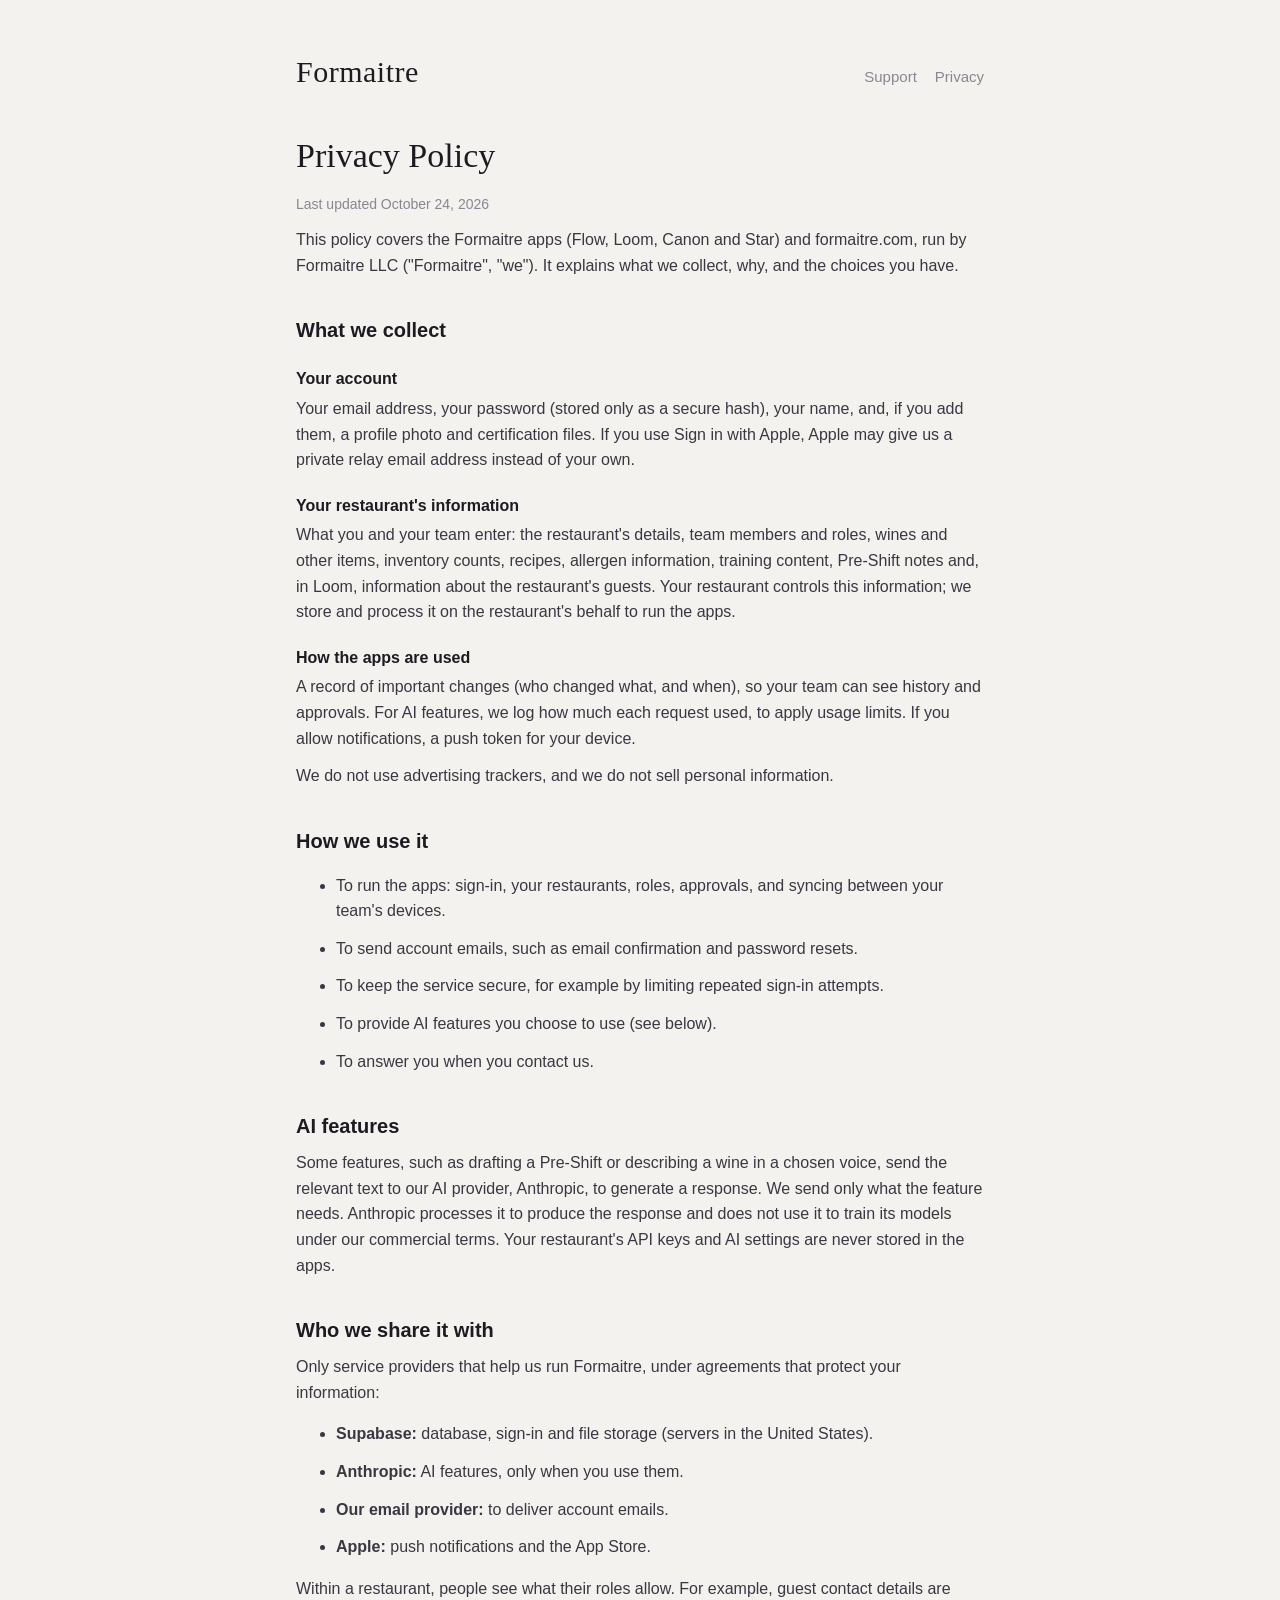
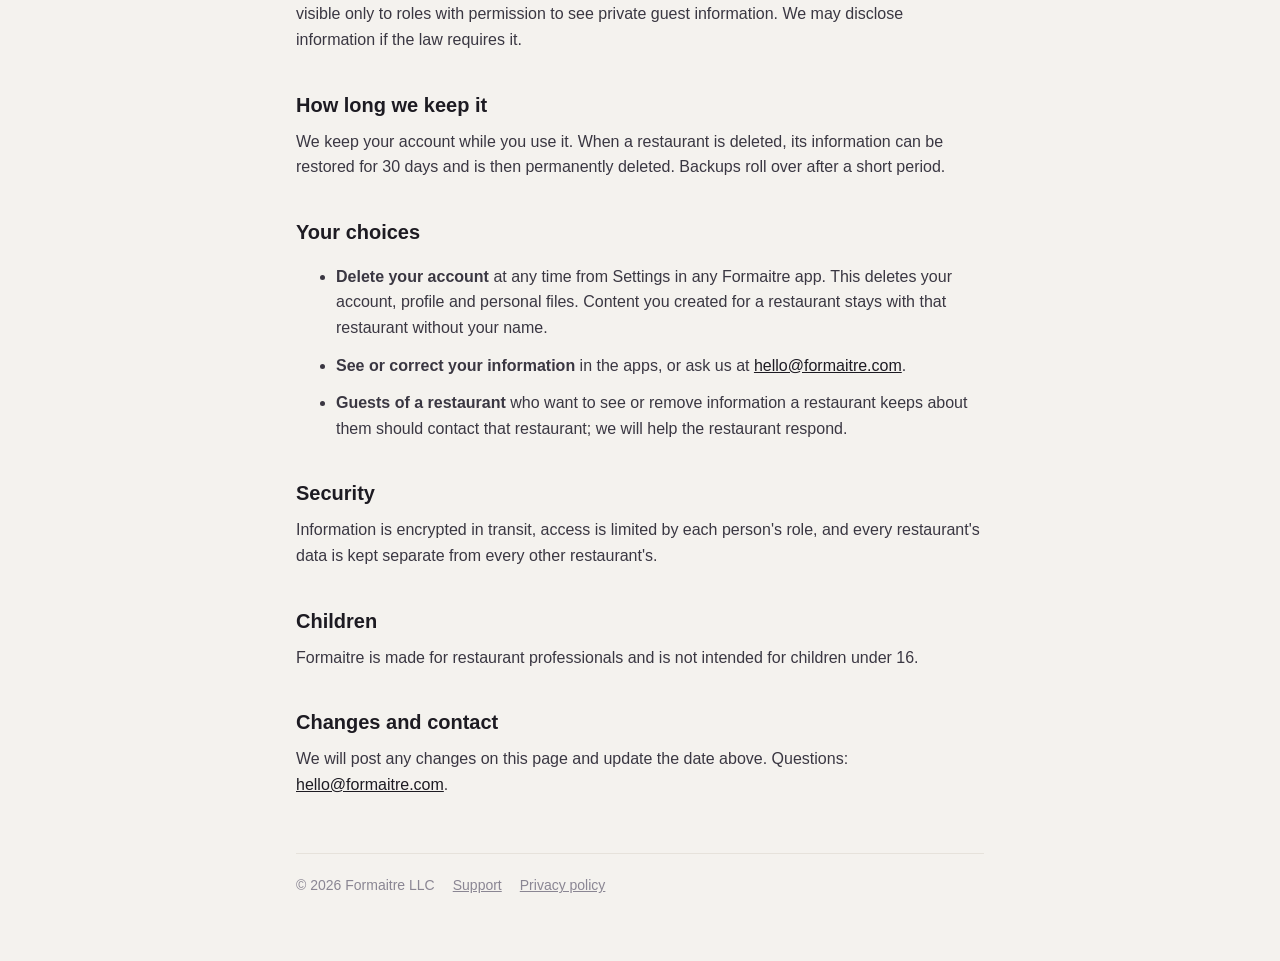
==== privacy/index.html @ e459c699 "Add the Formaitre website Home, privacy policy, support, and the email confirmation and password-res" ====
<!doctype html>
<html lang="en">
<head>
<meta charset="utf-8">
<meta name="viewport" content="width=device-width, initial-scale=1">
<title>Privacy Policy · Formaitre</title>
<link rel="stylesheet" href="/style.css">
</head>
<body>
<div class="wrap">
  <header>
    <a class="wordmark" href="/">Formaitre</a>
    <nav><a href="/support/">Support</a><a href="/privacy/">Privacy</a></nav>
  </header>

  <h1>Privacy Policy</h1>
  <p class="muted">Last updated October 24, 2026</p>

  <p>This policy covers the Formaitre apps (Flow, Loom, Canon and Star) and formaitre.com, run by Formaitre LLC ("Formaitre", "we"). It explains what we collect, why, and the choices you have.</p>

  <h2>What we collect</h2>
  <h3>Your account</h3>
  <p>Your email address, your password (stored only as a secure hash), your name, and, if you add them, a profile photo and certification files. If you use Sign in with Apple, Apple may give us a private relay email address instead of your own.</p>
  <h3>Your restaurant's information</h3>
  <p>What you and your team enter: the restaurant's details, team members and roles, wines and other items, inventory counts, recipes, allergen information, training content, Pre-Shift notes and, in Loom, information about the restaurant's guests. Your restaurant controls this information; we store and process it on the restaurant's behalf to run the apps.</p>
  <h3>How the apps are used</h3>
  <p>A record of important changes (who changed what, and when), so your team can see history and approvals. For AI features, we log how much each request used, to apply usage limits. If you allow notifications, a push token for your device.</p>
  <p>We do not use advertising trackers, and we do not sell personal information.</p>

  <h2>How we use it</h2>
  <ul>
    <li>To run the apps: sign-in, your restaurants, roles, approvals, and syncing between your team's devices.</li>
    <li>To send account emails, such as email confirmation and password resets.</li>
    <li>To keep the service secure, for example by limiting repeated sign-in attempts.</li>
    <li>To provide AI features you choose to use (see below).</li>
    <li>To answer you when you contact us.</li>
  </ul>

  <h2>AI features</h2>
  <p>Some features, such as drafting a Pre-Shift or describing a wine in a chosen voice, send the relevant text to our AI provider, Anthropic, to generate a response. We send only what the feature needs. Anthropic processes it to produce the response and does not use it to train its models under our commercial terms. Your restaurant's API keys and AI settings are never stored in the apps.</p>

  <h2>Who we share it with</h2>
  <p>Only service providers that help us run Formaitre, under agreements that protect your information:</p>
  <ul>
    <li><strong>Supabase:</strong> database, sign-in and file storage (servers in the United States).</li>
    <li><strong>Anthropic:</strong> AI features, only when you use them.</li>
    <li><strong>Our email provider:</strong> to deliver account emails.</li>
    <li><strong>Apple:</strong> push notifications and the App Store.</li>
  </ul>
  <p>Within a restaurant, people see what their roles allow. For example, guest contact details are visible only to roles with permission to see private guest information. We may disclose information if the law requires it.</p>

  <h2>How long we keep it</h2>
  <p>We keep your account while you use it. When a restaurant is deleted, its information can be restored for 30 days and is then permanently deleted. Backups roll over after a short period.</p>

  <h2>Your choices</h2>
  <ul>
    <li><strong>Delete your account</strong> at any time from Settings in any Formaitre app. This deletes your account, profile and personal files. Content you created for a restaurant stays with that restaurant without your name.</li>
    <li><strong>See or correct your information</strong> in the apps, or ask us at <a href="mailto:hello@formaitre.com">hello@formaitre.com</a>.</li>
    <li><strong>Guests of a restaurant</strong> who want to see or remove information a restaurant keeps about them should contact that restaurant; we will help the restaurant respond.</li>
  </ul>

  <h2>Security</h2>
  <p>Information is encrypted in transit, access is limited by each person's role, and every restaurant's data is kept separate from every other restaurant's.</p>

  <h2>Children</h2>
  <p>Formaitre is made for restaurant professionals and is not intended for children under 16.</p>

  <h2>Changes and contact</h2>
  <p>We will post any changes on this page and update the date above. Questions: <a href="mailto:hello@formaitre.com">hello@formaitre.com</a>.</p>

  <footer>
    <span>© 2026 Formaitre LLC</span>
    <a href="/support/">Support</a>
    <a href="/privacy/">Privacy policy</a>
  </footer>
</div>
</body>
</html>
---- style.css ----
:root {
  --bg: #f4f2ee;
  --card: #ffffff;
  --ink: #1d1b22;
  --text: #3a3742;
  --muted: #8a8693;
  --line: #e6e2db;
  --accent: #1d1b22;
  --ok: #2f9e5b;
  --error: #c2332c;
}

* { box-sizing: border-box; }

html, body {
  margin: 0;
  background: var(--bg);
  color: var(--text);
  font-family: -apple-system, BlinkMacSystemFont, "Segoe UI", Helvetica, Arial, sans-serif;
  font-size: 16px;
  line-height: 1.6;
  -webkit-text-size-adjust: 100%;
}

a { color: var(--ink); }

.wrap { max-width: 720px; margin: 0 auto; padding: 48px 16px 64px; }
.wrap.narrow { max-width: 440px; }

.wordmark {
  font-family: Georgia, "Times New Roman", serif;
  font-size: 30px;
  letter-spacing: 0.5px;
  color: var(--ink);
  text-decoration: none;
}

header { display: flex; align-items: baseline; justify-content: space-between; gap: 16px; margin-bottom: 40px; }
header nav { display: flex; gap: 18px; font-size: 15px; }
header nav a { color: var(--muted); text-decoration: none; }
header nav a:hover { color: var(--ink); }

h1 { font-family: Georgia, "Times New Roman", serif; font-weight: normal; color: var(--ink); font-size: 34px; line-height: 1.2; margin: 0 0 16px; }
h2 { color: var(--ink); font-size: 20px; margin: 36px 0 8px; }
h3 { color: var(--ink); font-size: 16px; margin: 20px 0 4px; }
p, li { margin: 0 0 12px; }
.lead { font-size: 19px; color: var(--text); }
.muted { color: var(--muted); font-size: 14px; }

.apps { display: grid; grid-template-columns: repeat(auto-fit, minmax(150px, 1fr)); gap: 12px; margin: 28px 0; }
.app { background: var(--card); border-radius: 16px; padding: 18px; }
.app strong { display: block; color: var(--ink); font-size: 17px; margin-bottom: 4px; }
.app span { font-size: 14px; color: var(--muted); line-height: 1.45; display: block; }

.card { background: var(--card); border-radius: 16px; padding: 32px; text-align: center; }
.card .wordmark { display: inline-block; margin-bottom: 16px; }
.card p { color: var(--text); }

.button {
  display: inline-block;
  padding: 14px 28px;
  border: 0;
  border-radius: 12px;
  background: var(--accent);
  color: #fff;
  font: 600 16px/20px -apple-system, BlinkMacSystemFont, "Segoe UI", Helvetica, Arial, sans-serif;
  text-decoration: none;
  cursor: pointer;
}
.button:disabled { opacity: 0.5; cursor: default; }

form { text-align: left; margin-top: 20px; }
label { display: block; font-size: 14px; color: var(--muted); margin: 14px 0 6px; }
input {
  width: 100%;
  padding: 12px 14px;
  border: 1px solid var(--line);
  border-radius: 10px;
  font: 16px -apple-system, BlinkMacSystemFont, "Segoe UI", Helvetica, Arial, sans-serif;
  color: var(--ink);
  background: #fff;
}
form .button { width: 100%; margin-top: 20px; }

.status-ok { color: var(--ok); }
.status-error { color: var(--error); }
.hidden { display: none; }

footer { margin-top: 56px; padding-top: 20px; border-top: 1px solid var(--line); font-size: 14px; color: var(--muted); display: flex; flex-wrap: wrap; gap: 18px; }
footer a { color: var(--muted); }
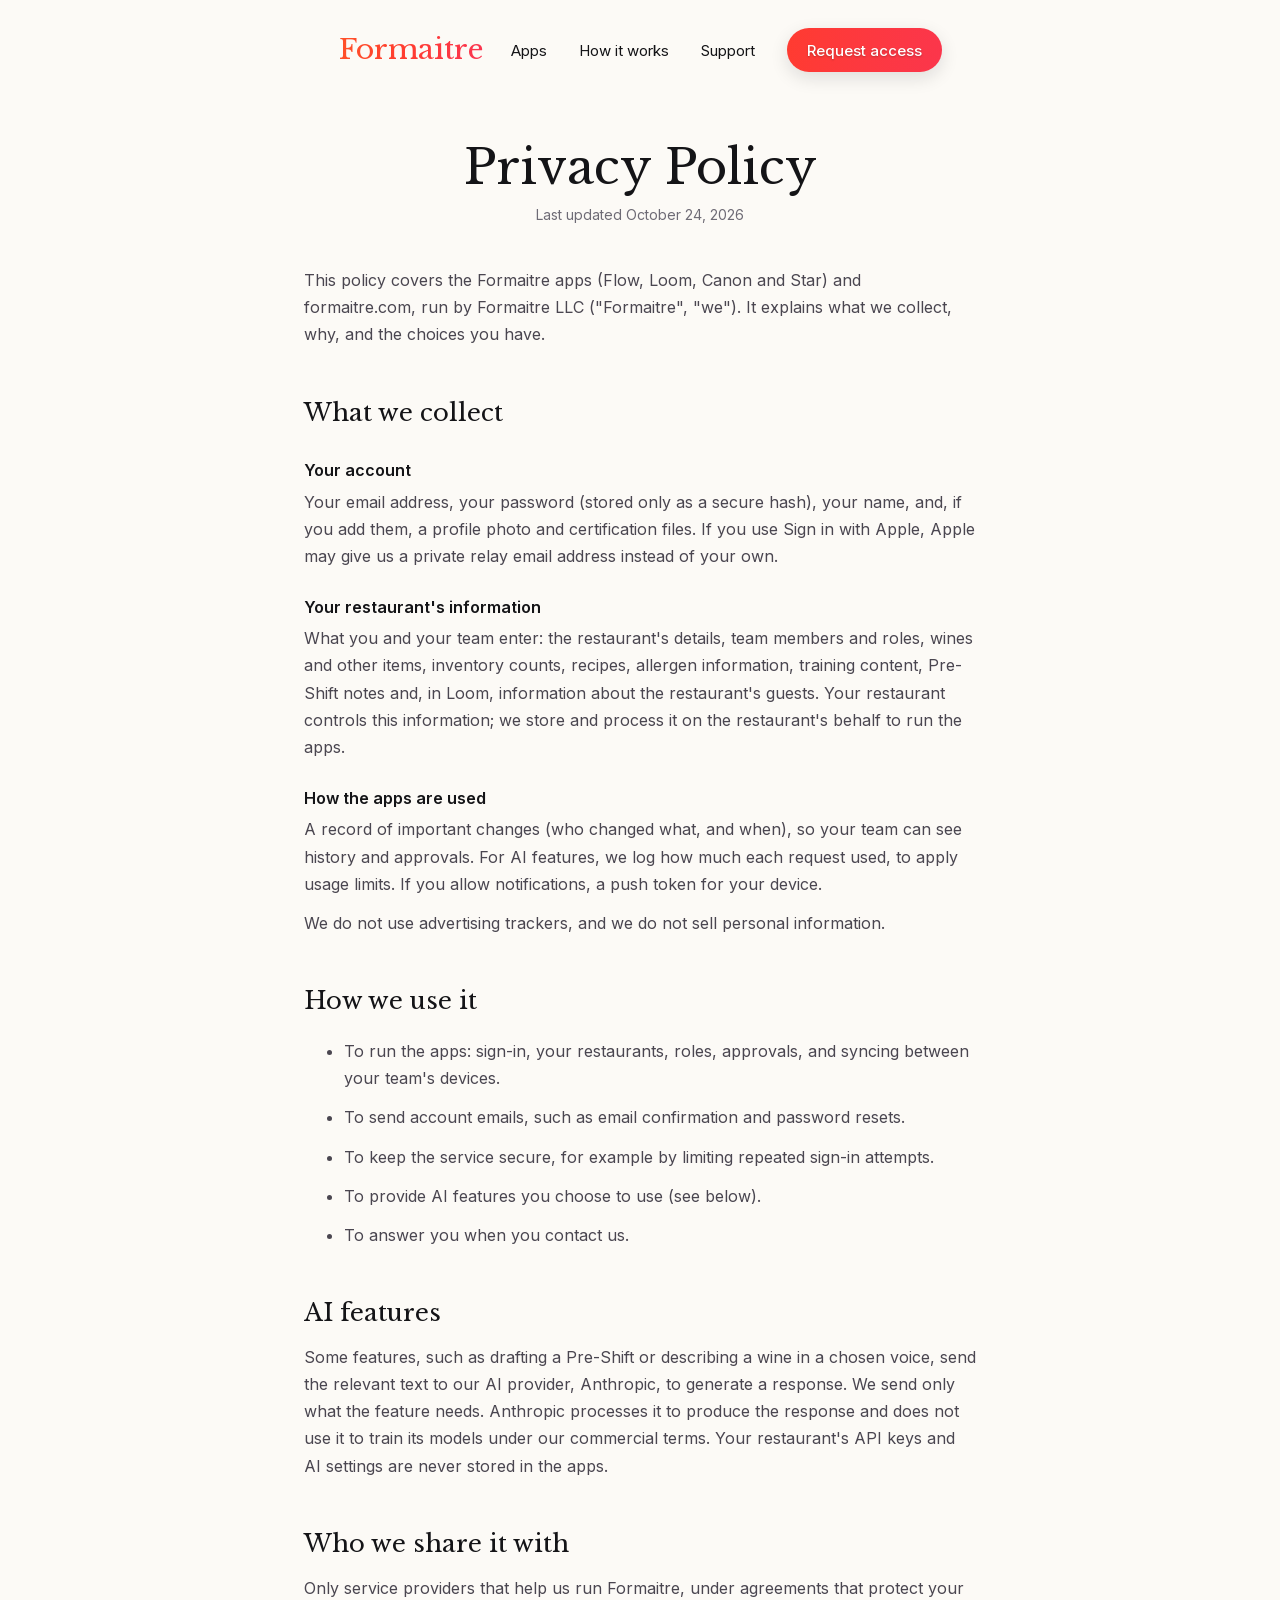
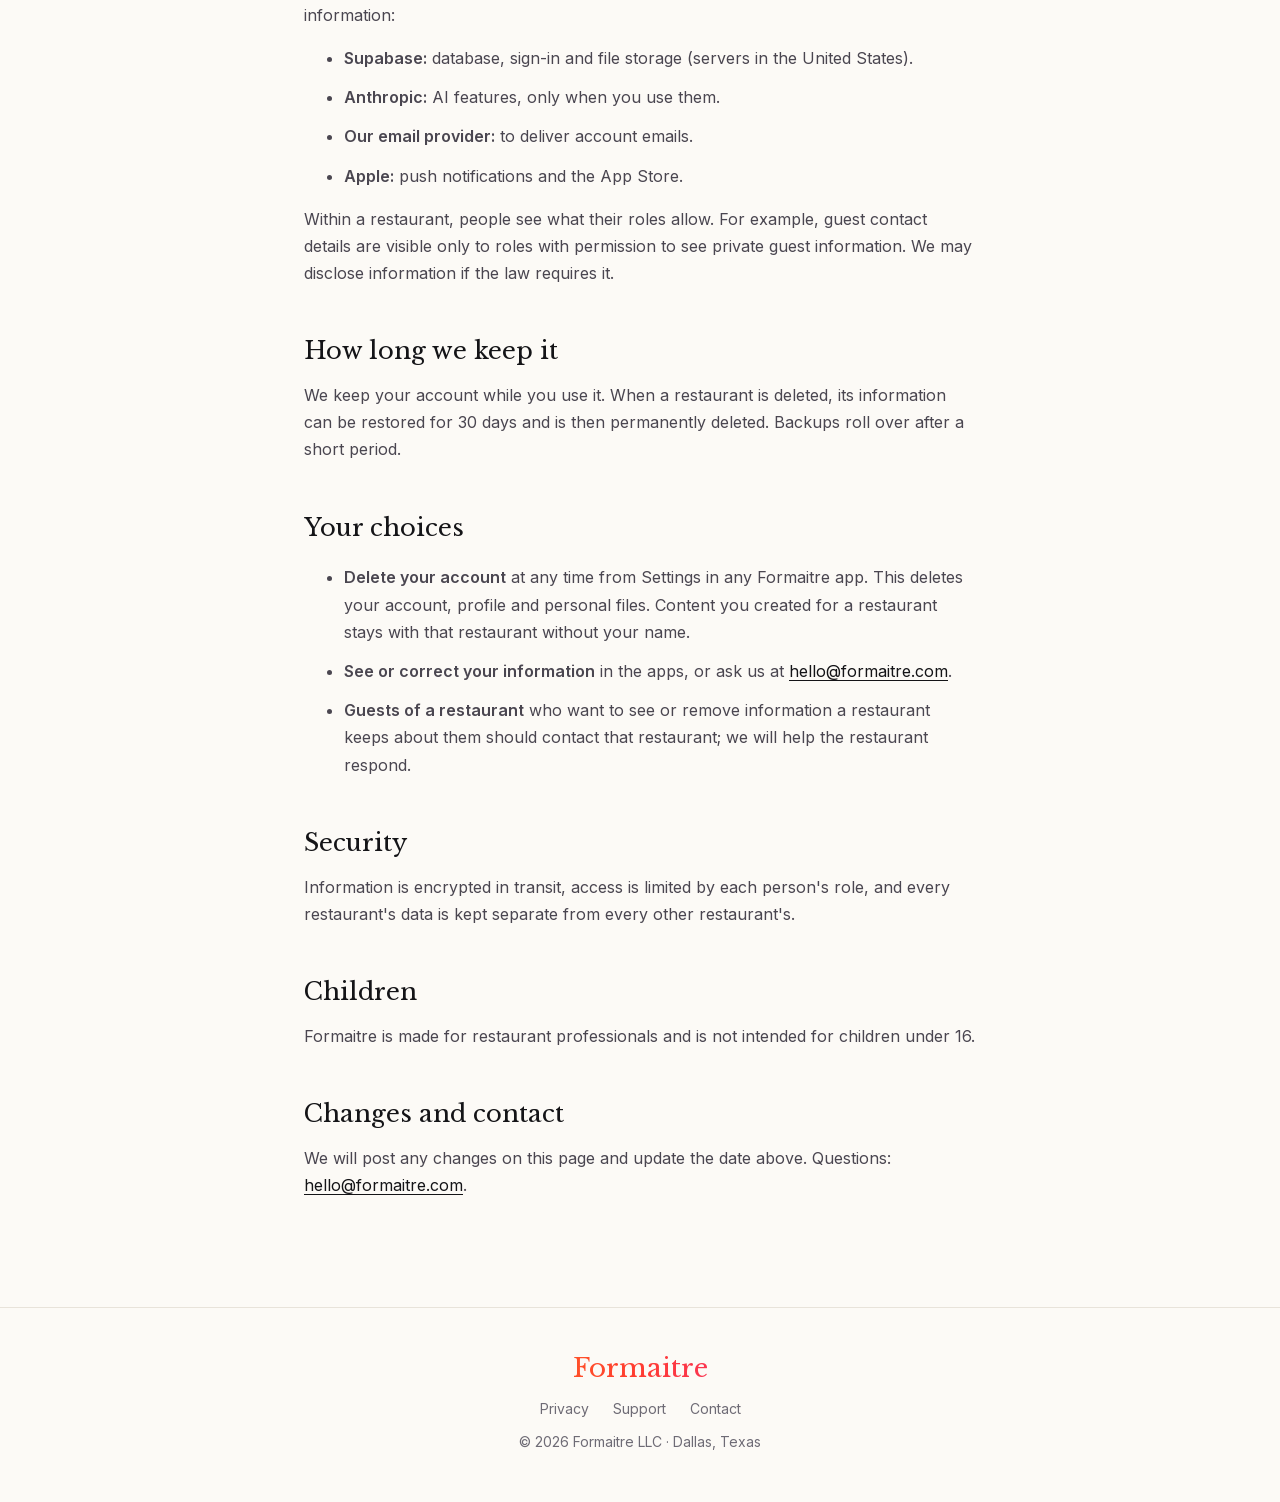
==== commit 9c900c2b: "Rebuild the website from the new design - Home page from the new design: wordmark and glow cycling t" ====
--- a/privacy/index.html
+++ b/privacy/index.html
@@ -4,17 +4,26 @@
 <meta charset="utf-8">
 <meta name="viewport" content="width=device-width, initial-scale=1">
 <title>Privacy Policy · Formaitre</title>
+<link rel="preload" href="/fonts/LibreBaskerville.woff2" as="font" type="font/woff2" crossorigin>
+<link rel="preload" href="/fonts/Inter.woff2" as="font" type="font/woff2" crossorigin>
 <link rel="stylesheet" href="/style.css">
 </head>
 <body>
-<div class="wrap">
-  <header>
-    <a class="wordmark" href="/">Formaitre</a>
-    <nav><a href="/support/">Support</a><a href="/privacy/">Privacy</a></nav>
-  </header>
+<div class="palette">
 
-  <h1>Privacy Policy</h1>
-  <p class="muted">Last updated October 24, 2026</p>
+<header class="site-header">
+  <a class="wordmark flowfill" href="/">Formaitre</a>
+  <nav aria-label="Main">
+    <a href="/#apps">Apps</a>
+    <a href="/#how">How it works</a>
+    <a href="/support/">Support</a>
+    <a href="mailto:hello@formaitre.com" class="gbtn small">Request access</a>
+  </nav>
+</header>
+
+<main class="page">
+<h1>Privacy Policy</h1>
+  <p class="updated">Last updated October 24, 2026</p>
 
   <p>This policy covers the Formaitre apps (Flow, Loom, Canon and Star) and formaitre.com, run by Formaitre LLC ("Formaitre", "we"). It explains what we collect, why, and the choices you have.</p>
 
@@ -67,12 +76,20 @@
 
   <h2>Changes and contact</h2>
   <p>We will post any changes on this page and update the date above. Questions: <a href="mailto:hello@formaitre.com">hello@formaitre.com</a>.</p>
+</main>
 
-  <footer>
-    <span>© 2026 Formaitre LLC</span>
-    <a href="/support/">Support</a>
-    <a href="/privacy/">Privacy policy</a>
-  </footer>
+<footer class="site-footer">
+  <div class="inner">
+    <span class="wordmark flowfill">Formaitre</span>
+    <nav aria-label="Footer">
+      <a href="/privacy/">Privacy</a>
+      <a href="/support/">Support</a>
+      <a href="mailto:hello@formaitre.com">Contact</a>
+    </nav>
+    <span>© 2026 Formaitre LLC · Dallas, Texas</span>
+  </div>
+</footer>
+
 </div>
 </body>
 </html>
--- a/style.css
+++ b/style.css
@@ -1,90 +1,168 @@
+/* Fonts (SIL Open Font License; served from this site) */
+@font-face { font-family: "Libre Baskerville"; font-style: normal; font-weight: 400 700; font-display: swap; src: url("/fonts/LibreBaskerville.woff2") format("woff2"); }
+@font-face { font-family: "Libre Baskerville"; font-style: italic; font-weight: 400; font-display: swap; src: url("/fonts/LibreBaskerville-Italic.woff2") format("woff2"); }
+@font-face { font-family: "Inter"; font-style: normal; font-weight: 400 600; font-display: swap; src: url("/fonts/Inter.woff2") format("woff2"); }
+
 :root {
-  --bg: #f4f2ee;
-  --card: #ffffff;
-  --ink: #1d1b22;
-  --text: #3a3742;
-  --muted: #8a8693;
-  --line: #e6e2db;
-  --accent: #1d1b22;
-  --ok: #2f9e5b;
-  --error: #c2332c;
+  --bg: #FCFAF6;
+  --card: #FFFFFF;
+  --ink: #141417;
+  --text: #4A4650;
+  --muted: #6E6B75;
+  --line: #E8E3DA;
+  --border: #D9D3C9;
+  --ok: #2F9E5B;
+  --error: #C2332C;
+  --serif: "Libre Baskerville", Georgia, serif;
+  --sans: Inter, system-ui, sans-serif;
 }
 
 * { box-sizing: border-box; }
+html, body { margin: 0; background: var(--bg); }
+body { color: var(--ink); font-family: var(--sans); -webkit-text-size-adjust: 100%; }
+a { color: var(--ink); text-decoration: none; }
+a:hover { color: var(--muted); }
 
-html, body {
-  margin: 0;
-  background: var(--bg);
-  color: var(--text);
-  font-family: -apple-system, BlinkMacSystemFont, "Segoe UI", Helvetica, Arial, sans-serif;
-  font-size: 16px;
-  line-height: 1.6;
-  -webkit-text-size-adjust: 100%;
+/* App palettes: the page cycles Flow, Loom, Canon, Star (~20 s each) */
+@property --c1 { syntax: "<color>"; inherits: true; initial-value: #FF7A1A; }
+@property --c2 { syntax: "<color>"; inherits: true; initial-value: #FF3B30; }
+@property --c3 { syntax: "<color>"; inherits: true; initial-value: #F2298A; }
+.palette { width: 100%; background: var(--bg); color: var(--ink); font-family: var(--sans); overflow: hidden; animation: palettes 88s ease-in-out infinite; }
+@keyframes palettes {
+  0%, 22.7% { --c1: #FF7A1A; --c2: #FF3B30; --c3: #F2298A; }
+  25%, 47.7% { --c1: #0B6E7A; --c2: #20D7FF; --c3: #32F0E4; }
+  50%, 72.7% { --c1: #0B6E5B; --c2: #3ECF6E; --c3: #8FD63A; }
+  75%, 97.7% { --c1: #D6B4FF; --c2: #A970FF; --c3: #6A2BD9; }
+  100% { --c1: #FF7A1A; --c2: #FF3B30; --c3: #F2298A; }
 }
 
-a { color: var(--ink); }
-
-.wrap { max-width: 720px; margin: 0 auto; padding: 48px 16px 64px; }
-.wrap.narrow { max-width: 440px; }
-
-.wordmark {
-  font-family: Georgia, "Times New Roman", serif;
-  font-size: 30px;
-  letter-spacing: 0.5px;
-  color: var(--ink);
-  text-decoration: none;
+/* Gradient button following the palette */
+.gbtn {
+  background-color: var(--c2);
+  background-image: linear-gradient(100deg, var(--c2), color-mix(in srgb, var(--c2) 70%, var(--c3)), var(--c2));
+  background-size: 200% 100%;
+  animation: drift 40s linear infinite;
+  box-shadow: 0 6px 18px rgba(20, 20, 23, 0.12);
+  display: inline-flex; align-items: center; justify-content: center;
+  min-height: 52px; padding: 0 28px; border: 0; border-radius: 999px;
+  color: #FFFFFF; text-shadow: 0 1px 2px rgba(20, 20, 23, 0.28);
+  font: 500 16px/1 var(--sans); cursor: pointer;
+}
+.gbtn:hover { color: #FFFFFF; filter: brightness(1.06); }
+.gbtn.small { min-height: 44px; padding: 0 20px; font-size: 15px; }
+.gbtn:disabled { opacity: 0.55; cursor: default; filter: none; }
+.obtn {
+  display: inline-flex; align-items: center; min-height: 52px; padding: 0 28px; border-radius: 999px;
+  border: 1px solid var(--border); background: var(--bg); font-size: 16px; font-weight: 500;
 }
 
-header { display: flex; align-items: baseline; justify-content: space-between; gap: 16px; margin-bottom: 40px; }
-header nav { display: flex; gap: 18px; font-size: 15px; }
-header nav a { color: var(--muted); text-decoration: none; }
-header nav a:hover { color: var(--ink); }
+/* Wordmark and glow */
+.flowfill { color: #FF3B30; }
+@supports (color: color-mix(in srgb, red 50%, blue)) {
+  .flowfill {
+    background: linear-gradient(100deg, color-mix(in srgb, var(--c2) 65%, var(--c1)), var(--c2), color-mix(in srgb, var(--c2) 65%, var(--c3)), var(--c2), color-mix(in srgb, var(--c2) 65%, var(--c1)));
+    background-size: 200% 100%;
+    -webkit-background-clip: text; background-clip: text; color: transparent;
+    animation: drift 36s linear infinite;
+  }
+}
+.flowaura {
+  position: absolute; left: 50%; border-radius: 50%;
+  background: linear-gradient(100deg, color-mix(in srgb, var(--c2) 65%, var(--c1)), var(--c2), color-mix(in srgb, var(--c2) 65%, var(--c3)), var(--c2), color-mix(in srgb, var(--c2) 65%, var(--c1)));
+  background-size: 200% 100%;
+  animation: drift 36s linear infinite, breathe 10s ease-in-out infinite;
+}
+@keyframes drift { 0% { background-position: 0% 50%; } 100% { background-position: 200% 50%; } }
+@keyframes breathe { 0%, 100% { transform: scale(1); opacity: .24; } 50% { transform: scale(1.08); opacity: .34; } }
 
-h1 { font-family: Georgia, "Times New Roman", serif; font-weight: normal; color: var(--ink); font-size: 34px; line-height: 1.2; margin: 0 0 16px; }
-h2 { color: var(--ink); font-size: 20px; margin: 36px 0 8px; }
-h3 { color: var(--ink); font-size: 16px; margin: 20px 0 4px; }
-p, li { margin: 0 0 12px; }
-.lead { font-size: 19px; color: var(--text); }
-.muted { color: var(--muted); font-size: 14px; }
+/* Entrance and scroll-in animations */
+@keyframes rise { from { opacity: 0; transform: translateY(18px); } to { opacity: 1; transform: none; } }
+.rise1 { animation: rise .9s ease-out both; }
+.rise2 { animation: rise .9s ease-out .15s both; }
+.rise3 { animation: rise .9s ease-out .3s both; }
+.rise4 { animation: rise .9s ease-out .45s both; }
+@keyframes pop { from { opacity: 0; transform: translateY(48px) scale(.96); } to { opacity: 1; transform: none; } }
+@supports (animation-timeline: view()) {
+  .pop { animation: pop linear both; animation-timeline: view(); animation-range: entry 0% entry 70%; }
+  .pop2 { animation: pop linear both; animation-timeline: view(); animation-range: entry 10% entry 80%; }
+  .pop3 { animation: pop linear both; animation-timeline: view(); animation-range: entry 20% entry 90%; }
+  .pop4 { animation: pop linear both; animation-timeline: view(); animation-range: entry 30% entry 100%; }
+}
 
-.apps { display: grid; grid-template-columns: repeat(auto-fit, minmax(150px, 1fr)); gap: 12px; margin: 28px 0; }
-.app { background: var(--card); border-radius: 16px; padding: 18px; }
-.app strong { display: block; color: var(--ink); font-size: 17px; margin-bottom: 4px; }
-.app span { font-size: 14px; color: var(--muted); line-height: 1.45; display: block; }
+/* App name gradients */
+.g-flow, .g-loom, .g-canon, .g-star { -webkit-background-clip: text; background-clip: text; color: transparent; }
+.g-flow { background-image: linear-gradient(90deg, #FF7A1A 0%, #FF3B30 34%, #FF285F 68%, #F2298A 100%); }
+.g-loom { background-image: linear-gradient(90deg, #0B6E7A 0%, #20D7FF 100%); }
+.g-canon { background-image: linear-gradient(90deg, #0B6E5B 0%, #3ECF6E 100%); }
+.g-star { background-image: linear-gradient(90deg, #A970FF 0%, #6A2BD9 100%); }
 
-.card { background: var(--card); border-radius: 16px; padding: 32px; text-align: center; }
-.card .wordmark { display: inline-block; margin-bottom: 16px; }
-.card p { color: var(--text); }
+@media (prefers-reduced-motion: reduce) {
+  .gbtn, .palette, .flowfill, .flowaura, .rise1, .rise2, .rise3, .rise4, .pop, .pop2, .pop3, .pop4 { animation: none; }
+}
 
-.button {
-  display: inline-block;
-  padding: 14px 28px;
-  border: 0;
-  border-radius: 12px;
-  background: var(--accent);
-  color: #fff;
-  font: 600 16px/20px -apple-system, BlinkMacSystemFont, "Segoe UI", Helvetica, Arial, sans-serif;
-  text-decoration: none;
-  cursor: pointer;
-}
-.button:disabled { opacity: 0.5; cursor: default; }
+/* Layout */
+.site-header { max-width: 1200px; margin: 0 auto; padding: 28px 24px; display: flex; flex-wrap: wrap; gap: 28px; align-items: center; justify-content: center; font-size: 15px; }
+.site-header nav { display: flex; flex-wrap: wrap; gap: 32px; align-items: center; justify-content: center; }
+.site-header .wordmark { font-family: var(--serif); font-size: 28px; line-height: 1; }
 
-form { text-align: left; margin-top: 20px; }
-label { display: block; font-size: 14px; color: var(--muted); margin: 14px 0 6px; }
-input {
-  width: 100%;
-  padding: 12px 14px;
-  border: 1px solid var(--line);
-  border-radius: 10px;
-  font: 16px -apple-system, BlinkMacSystemFont, "Segoe UI", Helvetica, Arial, sans-serif;
-  color: var(--ink);
-  background: #fff;
-}
-form .button { width: 100%; margin-top: 20px; }
+.hero { position: relative; max-width: 1200px; margin: 0 auto; padding: 110px 24px 150px; display: flex; flex-direction: column; align-items: center; text-align: center; gap: 18px; }
+.hero .flowaura { top: 90px; width: 720px; max-width: 90%; height: 260px; margin-left: -360px; filter: blur(80px); }
+.hero h1 { position: relative; margin: 0 0 6px; font-family: var(--serif); font-weight: 400; font-size: clamp(64px, 13vw, 168px); line-height: 1.02; letter-spacing: -0.035em; padding: 0 0.06em 0.04em; }
+.hero .tagline { position: relative; margin: 0; max-width: 820px; font-family: var(--serif); font-size: clamp(24px, 3vw, 36px); line-height: 1.3; }
+.hero .intro { position: relative; margin: 0; max-width: 620px; font-size: 18px; line-height: 1.6; color: var(--text); }
+.hero .actions { position: relative; display: flex; flex-wrap: wrap; gap: 14px; justify-content: center; margin-top: 10px; }
 
-.status-ok { color: var(--ok); }
-.status-error { color: var(--error); }
-.hidden { display: none; }
+.apps { max-width: 1200px; margin: 0 auto; padding: 40px 24px 120px; }
+.section-head { display: flex; flex-direction: column; align-items: center; text-align: center; gap: 12px; margin-bottom: 52px; }
+.section-head h2 { margin: 0; font-family: var(--serif); font-weight: 400; font-size: clamp(30px, 3.6vw, 44px); }
+.section-head p { margin: 0; max-width: 560px; font-size: 17px; line-height: 1.6; color: var(--text); }
+.app-grid { display: grid; grid-template-columns: repeat(auto-fit, minmax(250px, 1fr)); gap: 20px; }
+.app-card { padding: 36px 28px; border-radius: 28px; background: var(--card); box-shadow: 0 1px 2px rgba(20, 20, 23, 0.04), 0 12px 32px rgba(20, 20, 23, 0.06); display: flex; flex-direction: column; align-items: center; text-align: center; gap: 12px; }
+.app-card img { width: 64px; height: 64px; }
+.app-card h3 { margin: 8px 0 0; font-family: var(--serif); font-weight: 400; font-size: 30px; }
+.app-card .kicker { font-size: 12px; letter-spacing: 0.16em; text-transform: uppercase; color: var(--muted); }
+.app-card p { margin: 0; font-size: 16px; line-height: 1.6; color: var(--text); }
 
-footer { margin-top: 56px; padding-top: 20px; border-top: 1px solid var(--line); font-size: 14px; color: var(--muted); display: flex; flex-wrap: wrap; gap: 18px; }
-footer a { color: var(--muted); }
+.how { border-top: 1px solid var(--line); border-bottom: 1px solid var(--line); }
+.how-grid { max-width: 1200px; margin: 0 auto; padding: 100px 24px; display: grid; grid-template-columns: repeat(auto-fit, minmax(260px, 1fr)); gap: 48px; text-align: center; }
+.how-grid > div { display: flex; flex-direction: column; align-items: center; gap: 12px; }
+.how-grid h3 { margin: 0; font-family: var(--serif); font-weight: 400; font-size: 24px; }
+.how-grid p { margin: 0; max-width: 320px; font-size: 16px; line-height: 1.6; color: var(--text); }
+
+.cta { position: relative; max-width: 1200px; margin: 0 auto; padding: 140px 24px; display: flex; flex-direction: column; align-items: center; text-align: center; gap: 22px; }
+.cta .flowaura { top: 120px; width: 560px; max-width: 90%; height: 200px; margin-left: -280px; filter: blur(90px); }
+.cta h2 { position: relative; margin: 0; max-width: 760px; font-family: var(--serif); font-weight: 400; font-size: clamp(32px, 4.4vw, 52px); line-height: 1.15; }
+.cta p { position: relative; margin: 0; max-width: 560px; font-size: 18px; line-height: 1.6; color: var(--text); }
+.cta .gbtn { position: relative; margin-top: 8px; }
+
+.site-footer { border-top: 1px solid var(--line); }
+.site-footer .inner { max-width: 1200px; margin: 0 auto; padding: 44px 24px 52px; display: flex; flex-direction: column; gap: 16px; align-items: center; text-align: center; font-size: 14px; color: var(--muted); }
+.site-footer .wordmark { font-family: var(--serif); font-size: 26px; }
+.site-footer nav { display: flex; flex-wrap: wrap; gap: 24px; justify-content: center; }
+.site-footer nav a { color: var(--muted); }
+
+/* Text pages (privacy, support) */
+.page { max-width: 720px; margin: 0 auto; padding: 40px 24px 96px; font-size: 16px; line-height: 1.7; color: var(--text); }
+.page h1 { margin: 0 0 8px; font-family: var(--serif); font-weight: 400; font-size: clamp(34px, 5vw, 48px); line-height: 1.15; color: var(--ink); text-align: center; }
+.page .updated { margin: 0 0 40px; text-align: center; font-size: 14px; color: var(--muted); }
+.page .lead { font-size: 18px; text-align: center; margin-bottom: 40px; }
+.page h2 { margin: 44px 0 10px; font-family: var(--serif); font-weight: 400; font-size: 24px; color: var(--ink); }
+.page h3 { margin: 24px 0 4px; font-size: 16px; font-weight: 600; color: var(--ink); }
+.page p, .page li { margin: 0 0 12px; }
+.page a { text-decoration: underline; text-underline-offset: 3px; }
+
+/* Email pages (confirm, reset) */
+.auth { position: relative; max-width: 460px; margin: 0 auto; padding: 72px 24px 120px; }
+.auth .flowaura { top: 70px; width: 420px; max-width: 90%; height: 180px; margin-left: -210px; filter: blur(80px); }
+.auth .card { position: relative; padding: 40px 32px; border-radius: 28px; background: var(--card); box-shadow: 0 1px 2px rgba(20, 20, 23, 0.04), 0 12px 32px rgba(20, 20, 23, 0.06); text-align: center; color: var(--text); font-size: 16px; line-height: 1.6; }
+.auth .card .wordmark { display: inline-block; margin-bottom: 18px; font-family: var(--serif); font-size: 34px; letter-spacing: -0.02em; }
+.auth .card p { margin: 0 0 12px; }
+.auth .card strong { color: var(--ink); font-weight: 600; }
+.auth form { text-align: left; margin-top: 20px; }
+.auth label { display: block; font-size: 14px; color: var(--muted); margin: 14px 0 6px; }
+.auth input { width: 100%; min-height: 48px; padding: 12px 16px; border: 1px solid var(--border); border-radius: 14px; background: var(--bg); color: var(--ink); font: 16px var(--sans); }
+.auth input:focus { outline: 2px solid var(--c2); outline-offset: 1px; }
+.auth form .gbtn { width: 100%; margin-top: 22px; }
+.status-ok strong { color: var(--ok); }
+.status-error, .status-error strong { color: var(--error); }
+.hidden { display: none !important; }
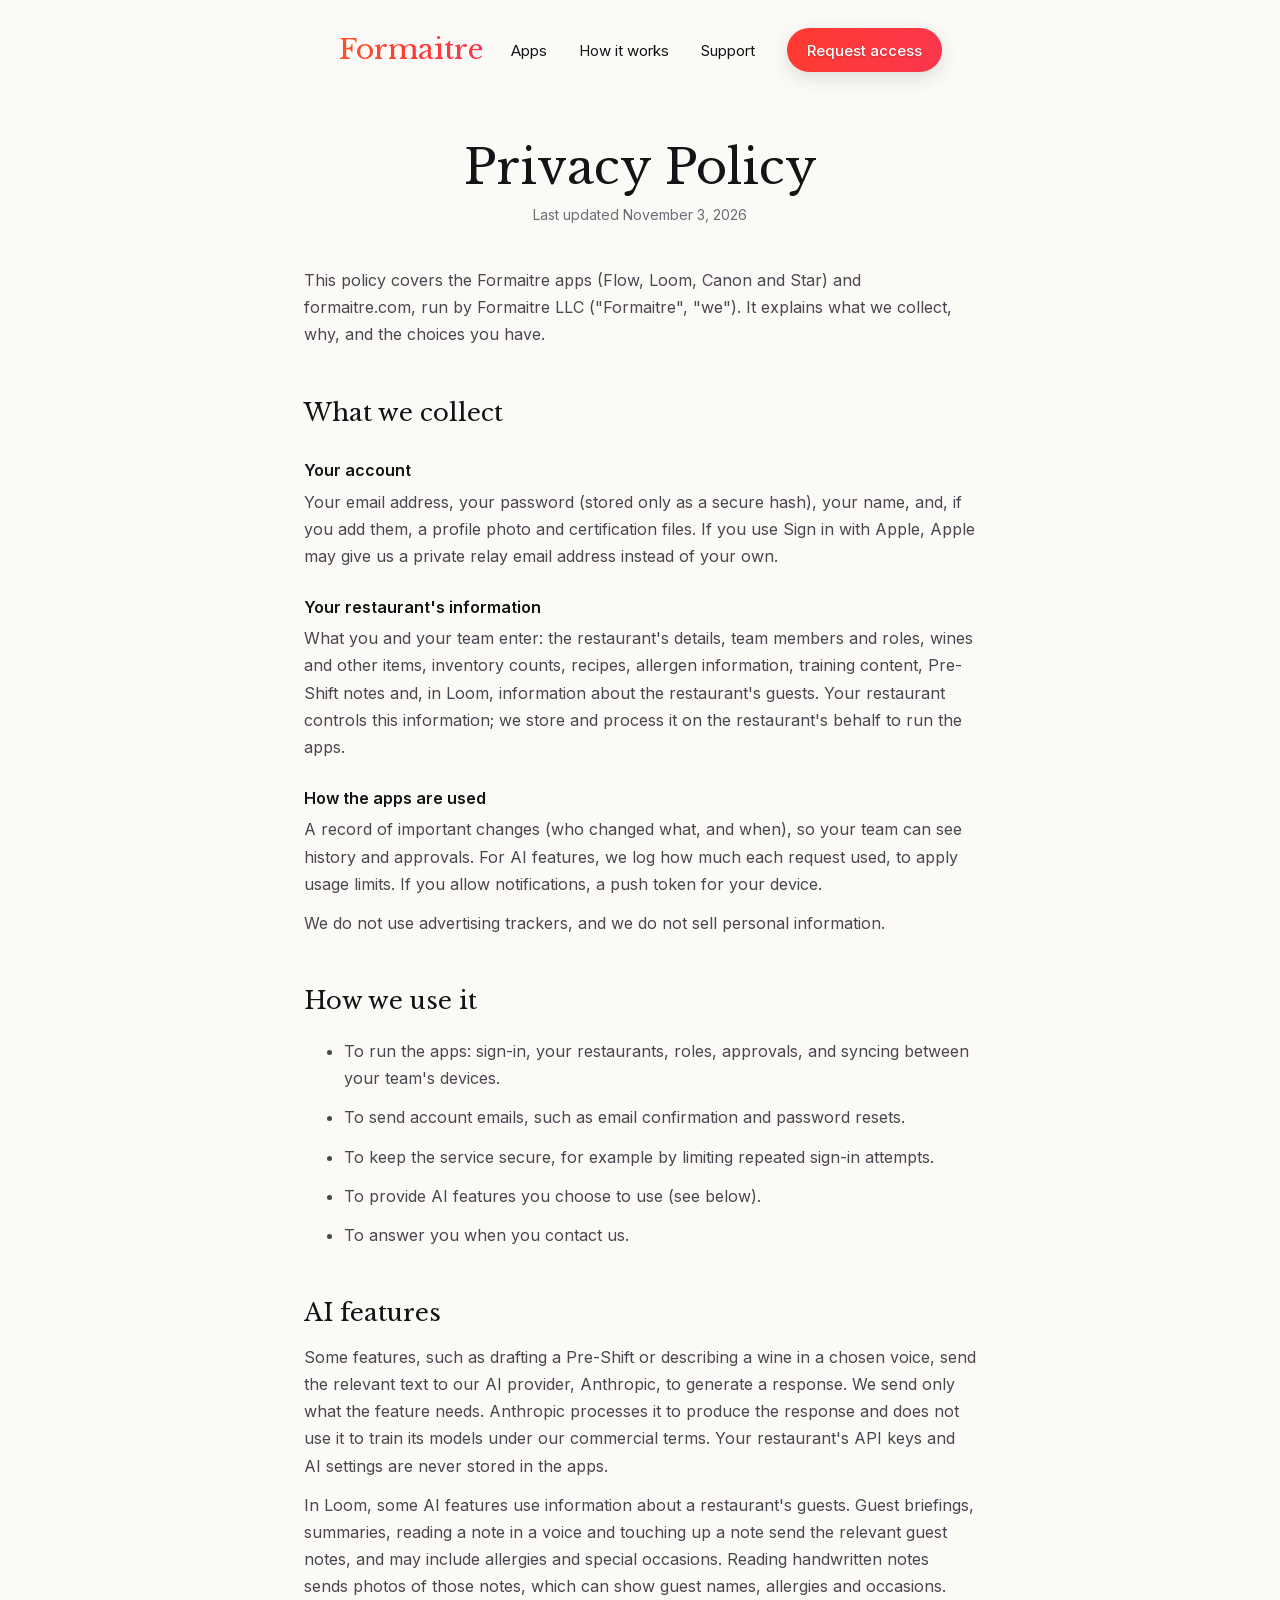
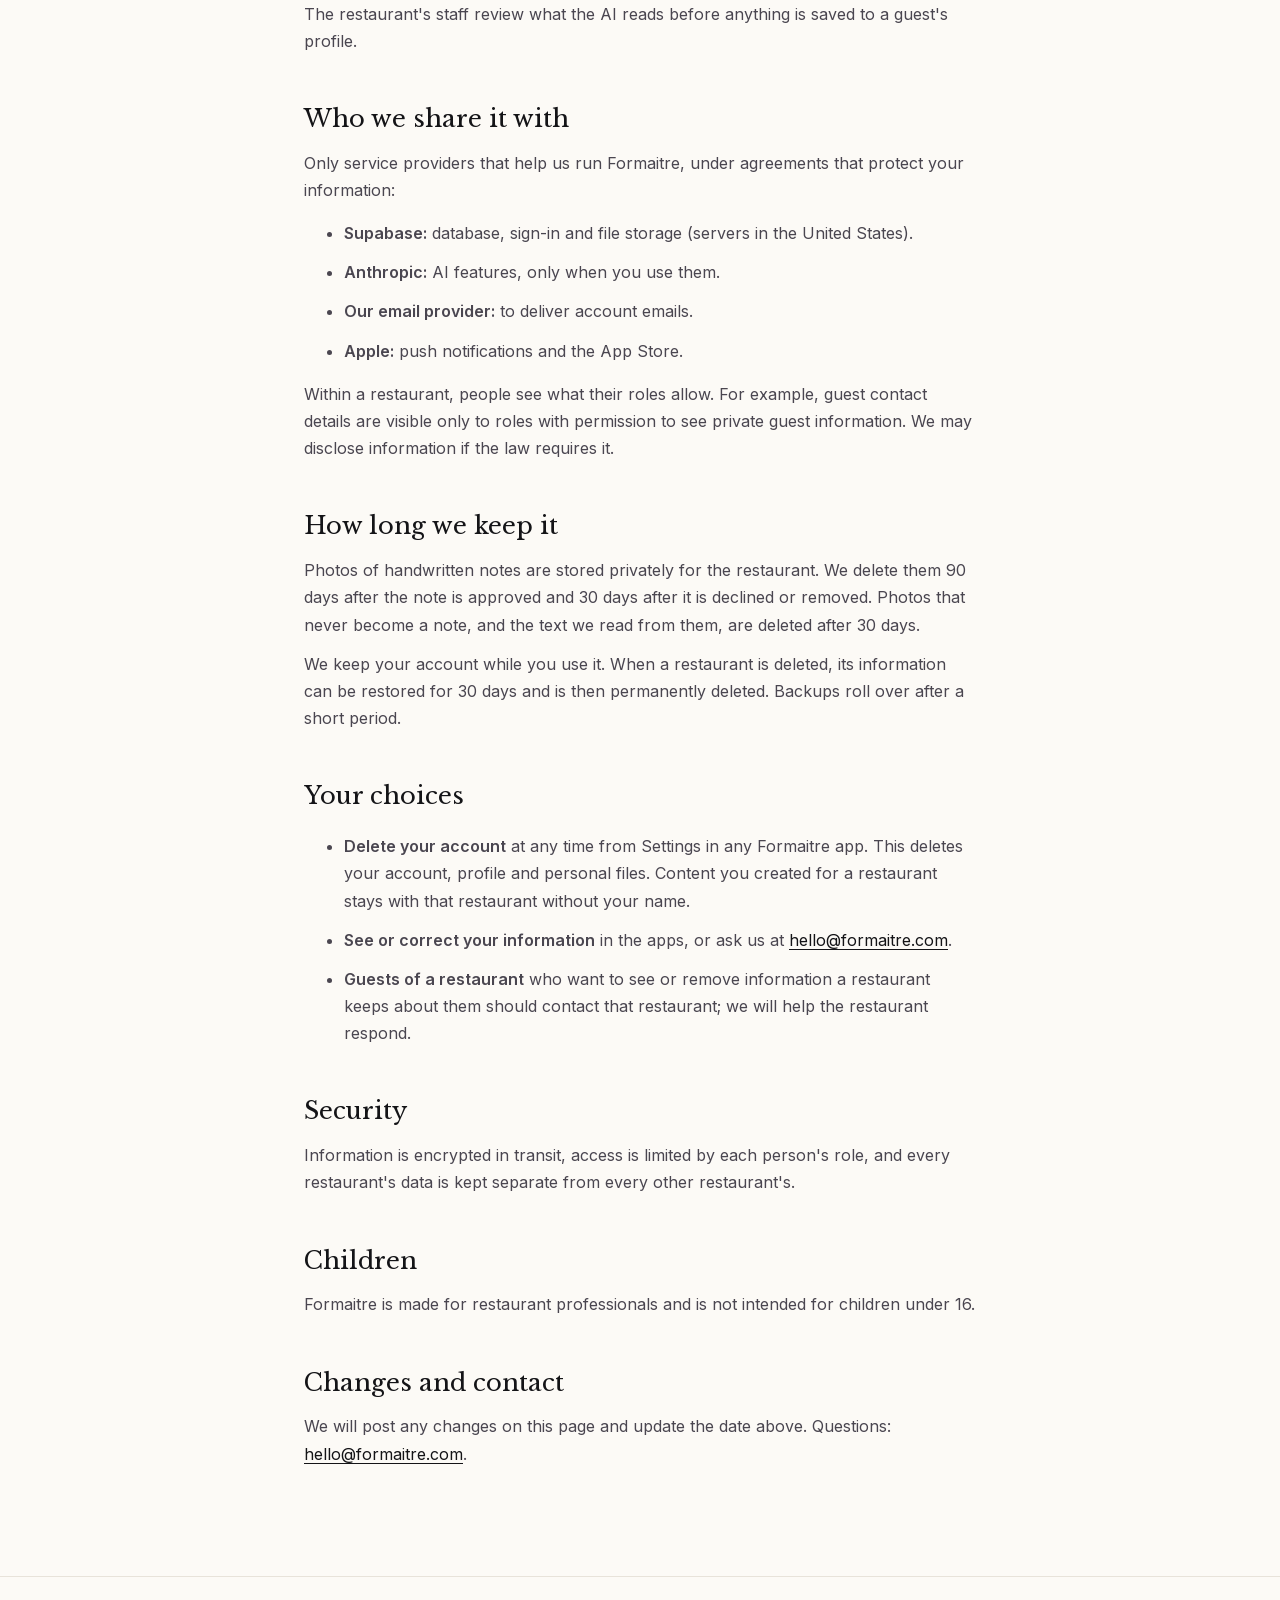
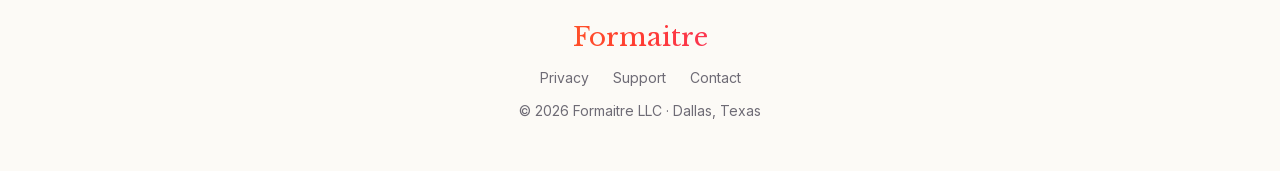
==== commit 208ee8cb: "Privacy policy: guest information in AI features, and how long note photos are kept Co-Authored-By: " ====
--- a/privacy/index.html
+++ b/privacy/index.html
@@ -17,13 +17,13 @@
     <a href="/#apps">Apps</a>
     <a href="/#how">How it works</a>
     <a href="/support/">Support</a>
-    <a href="mailto:hello@formaitre.com" class="gbtn small">Request access</a>
+    <a href="mailto:hello@formaitre.com" class="gbtn small" data-contact="access">Request access</a>
   </nav>
 </header>
 
 <main class="page">
 <h1>Privacy Policy</h1>
-  <p class="updated">Last updated October 24, 2026</p>
+  <p class="updated">Last updated November 3, 2026</p>
 
   <p>This policy covers the Formaitre apps (Flow, Loom, Canon and Star) and formaitre.com, run by Formaitre LLC ("Formaitre", "we"). It explains what we collect, why, and the choices you have.</p>
 
@@ -47,6 +47,7 @@
 
   <h2>AI features</h2>
   <p>Some features, such as drafting a Pre-Shift or describing a wine in a chosen voice, send the relevant text to our AI provider, Anthropic, to generate a response. We send only what the feature needs. Anthropic processes it to produce the response and does not use it to train its models under our commercial terms. Your restaurant's API keys and AI settings are never stored in the apps.</p>
+  <p>In Loom, some AI features use information about a restaurant's guests. Guest briefings, summaries, reading a note in a voice and touching up a note send the relevant guest notes, and may include allergies and special occasions. Reading handwritten notes sends photos of those notes, which can show guest names, allergies and occasions. The restaurant's staff review what the AI reads before anything is saved to a guest's profile.</p>
 
   <h2>Who we share it with</h2>
   <p>Only service providers that help us run Formaitre, under agreements that protect your information:</p>
@@ -59,12 +60,13 @@
   <p>Within a restaurant, people see what their roles allow. For example, guest contact details are visible only to roles with permission to see private guest information. We may disclose information if the law requires it.</p>
 
   <h2>How long we keep it</h2>
+  <p>Photos of handwritten notes are stored privately for the restaurant. We delete them 90 days after the note is approved and 30 days after it is declined or removed. Photos that never become a note, and the text we read from them, are deleted after 30 days.</p>
   <p>We keep your account while you use it. When a restaurant is deleted, its information can be restored for 30 days and is then permanently deleted. Backups roll over after a short period.</p>
 
   <h2>Your choices</h2>
   <ul>
     <li><strong>Delete your account</strong> at any time from Settings in any Formaitre app. This deletes your account, profile and personal files. Content you created for a restaurant stays with that restaurant without your name.</li>
-    <li><strong>See or correct your information</strong> in the apps, or ask us at <a href="mailto:hello@formaitre.com">hello@formaitre.com</a>.</li>
+    <li><strong>See or correct your information</strong> in the apps, or ask us at <a href="mailto:hello@formaitre.com" data-contact="contact">hello@formaitre.com</a>.</li>
     <li><strong>Guests of a restaurant</strong> who want to see or remove information a restaurant keeps about them should contact that restaurant; we will help the restaurant respond.</li>
   </ul>
 
@@ -75,7 +77,7 @@
   <p>Formaitre is made for restaurant professionals and is not intended for children under 16.</p>
 
   <h2>Changes and contact</h2>
-  <p>We will post any changes on this page and update the date above. Questions: <a href="mailto:hello@formaitre.com">hello@formaitre.com</a>.</p>
+  <p>We will post any changes on this page and update the date above. Questions: <a href="mailto:hello@formaitre.com" data-contact="contact">hello@formaitre.com</a>.</p>
 </main>
 
 <footer class="site-footer">
@@ -84,12 +86,13 @@
     <nav aria-label="Footer">
       <a href="/privacy/">Privacy</a>
       <a href="/support/">Support</a>
-      <a href="mailto:hello@formaitre.com">Contact</a>
+      <a href="mailto:hello@formaitre.com" data-contact="contact">Contact</a>
     </nav>
     <span>© 2026 Formaitre LLC · Dallas, Texas</span>
   </div>
 </footer>
 
 </div>
+<script src="/contact.js" defer></script>
 </body>
 </html>
--- a/style.css
+++ b/style.css
@@ -67,7 +67,8 @@
   }
 }
 .flowaura {
-  position: absolute; left: 50%; border-radius: 50%;
+  /* Centered with auto margins: transform is taken by the breathe animation. */
+  position: absolute; left: 0; right: 0; margin-left: auto; margin-right: auto; border-radius: 50%;
   background: linear-gradient(100deg, color-mix(in srgb, var(--c2) 65%, var(--c1)), var(--c2), color-mix(in srgb, var(--c2) 65%, var(--c3)), var(--c2), color-mix(in srgb, var(--c2) 65%, var(--c1)));
   background-size: 200% 100%;
   animation: drift 36s linear infinite, breathe 10s ease-in-out infinite;
@@ -106,7 +107,7 @@
 .site-header .wordmark { font-family: var(--serif); font-size: 28px; line-height: 1; }
 
 .hero { position: relative; max-width: 1200px; margin: 0 auto; padding: 110px 24px 150px; display: flex; flex-direction: column; align-items: center; text-align: center; gap: 18px; }
-.hero .flowaura { top: 90px; width: 720px; max-width: 90%; height: 260px; margin-left: -360px; filter: blur(80px); }
+.hero .flowaura { top: 90px; width: 720px; max-width: 90%; height: 260px; filter: blur(80px); }
 .hero h1 { position: relative; margin: 0 0 6px; font-family: var(--serif); font-weight: 400; font-size: clamp(64px, 13vw, 168px); line-height: 1.02; letter-spacing: -0.035em; padding: 0 0.06em 0.04em; }
 .hero .tagline { position: relative; margin: 0; max-width: 820px; font-family: var(--serif); font-size: clamp(24px, 3vw, 36px); line-height: 1.3; }
 .hero .intro { position: relative; margin: 0; max-width: 620px; font-size: 18px; line-height: 1.6; color: var(--text); }
@@ -130,7 +131,7 @@
 .how-grid p { margin: 0; max-width: 320px; font-size: 16px; line-height: 1.6; color: var(--text); }
 
 .cta { position: relative; max-width: 1200px; margin: 0 auto; padding: 140px 24px; display: flex; flex-direction: column; align-items: center; text-align: center; gap: 22px; }
-.cta .flowaura { top: 120px; width: 560px; max-width: 90%; height: 200px; margin-left: -280px; filter: blur(90px); }
+.cta .flowaura { top: 120px; width: 560px; max-width: 90%; height: 200px; filter: blur(90px); }
 .cta h2 { position: relative; margin: 0; max-width: 760px; font-family: var(--serif); font-weight: 400; font-size: clamp(32px, 4.4vw, 52px); line-height: 1.15; }
 .cta p { position: relative; margin: 0; max-width: 560px; font-size: 18px; line-height: 1.6; color: var(--text); }
 .cta .gbtn { position: relative; margin-top: 8px; }
@@ -153,7 +154,7 @@
 
 /* Email pages (confirm, reset) */
 .auth { position: relative; max-width: 460px; margin: 0 auto; padding: 72px 24px 120px; }
-.auth .flowaura { top: 70px; width: 420px; max-width: 90%; height: 180px; margin-left: -210px; filter: blur(80px); }
+.auth .flowaura { top: 70px; width: 420px; max-width: 90%; height: 180px; filter: blur(80px); }
 .auth .card { position: relative; padding: 40px 32px; border-radius: 28px; background: var(--card); box-shadow: 0 1px 2px rgba(20, 20, 23, 0.04), 0 12px 32px rgba(20, 20, 23, 0.06); text-align: center; color: var(--text); font-size: 16px; line-height: 1.6; }
 .auth .card .wordmark { display: inline-block; margin-bottom: 18px; font-family: var(--serif); font-size: 34px; letter-spacing: -0.02em; }
 .auth .card p { margin: 0 0 12px; }
@@ -166,3 +167,27 @@
 .status-ok strong { color: var(--ok); }
 .status-error, .status-error strong { color: var(--error); }
 .hidden { display: none !important; }
+
+/* Contact pop-up (contact.js) */
+.contact-dialog { width: min(440px, calc(100vw - 32px)); max-height: calc(100dvh - 32px); margin: auto; padding: 0; border: 0; border-radius: 28px; background: var(--card); color: var(--text); box-shadow: 0 2px 4px rgba(20, 20, 23, 0.06), 0 24px 64px rgba(20, 20, 23, 0.22); overflow: auto; }
+.contact-dialog::backdrop { background: rgba(20, 20, 23, 0.45); }
+.contact-dialog[open] { animation: contact-in .22s ease-out; }
+.contact-dialog[open]::backdrop { animation: contact-fade .22s ease-out; }
+@keyframes contact-in { from { opacity: 0; transform: translateY(12px) scale(.97); } to { opacity: 1; transform: none; } }
+@keyframes contact-fade { from { opacity: 0; } to { opacity: 1; } }
+.contact-card { position: relative; padding: 40px 28px 28px; display: flex; flex-direction: column; align-items: center; text-align: center; gap: 14px; font: 16px/1.6 var(--sans); }
+.contact-title { margin: 0; padding: 0 28px; font-family: var(--serif); font-weight: 400; font-size: 28px; line-height: 1.2; color: var(--ink); }
+.contact-text { margin: 0; }
+.contact-close { position: absolute; top: 12px; right: 12px; width: 44px; height: 44px; border: 0; border-radius: 50%; background: transparent; color: var(--muted); font: 28px/1 var(--sans); cursor: pointer; }
+.contact-close:hover { background: var(--bg); color: var(--ink); }
+.contact-row { display: flex; flex-wrap: wrap; align-items: center; justify-content: center; gap: 8px 10px; width: 100%; margin-top: 4px; padding: 8px 8px 8px 16px; border: 1px solid var(--border); border-radius: 22px; background: var(--bg); }
+.contact-email { flex: 1 1 auto; min-width: 0; overflow-wrap: anywhere; font-weight: 500; color: var(--ink); user-select: all; -webkit-user-select: all; }
+.contact-copy { flex: 0 0 auto; min-width: 84px; min-height: 44px; padding: 0 16px; border: 1px solid var(--border); border-radius: 999px; background: var(--card); color: var(--ink); font: 500 15px/1 var(--sans); cursor: pointer; }
+.contact-copy:hover { border-color: var(--muted); }
+.contact-status { min-height: 1.4em; margin-top: -8px; font-size: 14px; color: var(--muted); }
+.contact-send { width: 100%; }
+.contact-dialog button:focus-visible, .contact-dialog a:focus-visible { outline: 2px solid var(--c2); outline-offset: 2px; }
+@media (prefers-reduced-motion: reduce) {
+  .contact-dialog[open], .contact-dialog[open]::backdrop, .contact-send { animation: none; }
+}
+.contact-dialog:focus, .contact-card:focus { outline: none; }
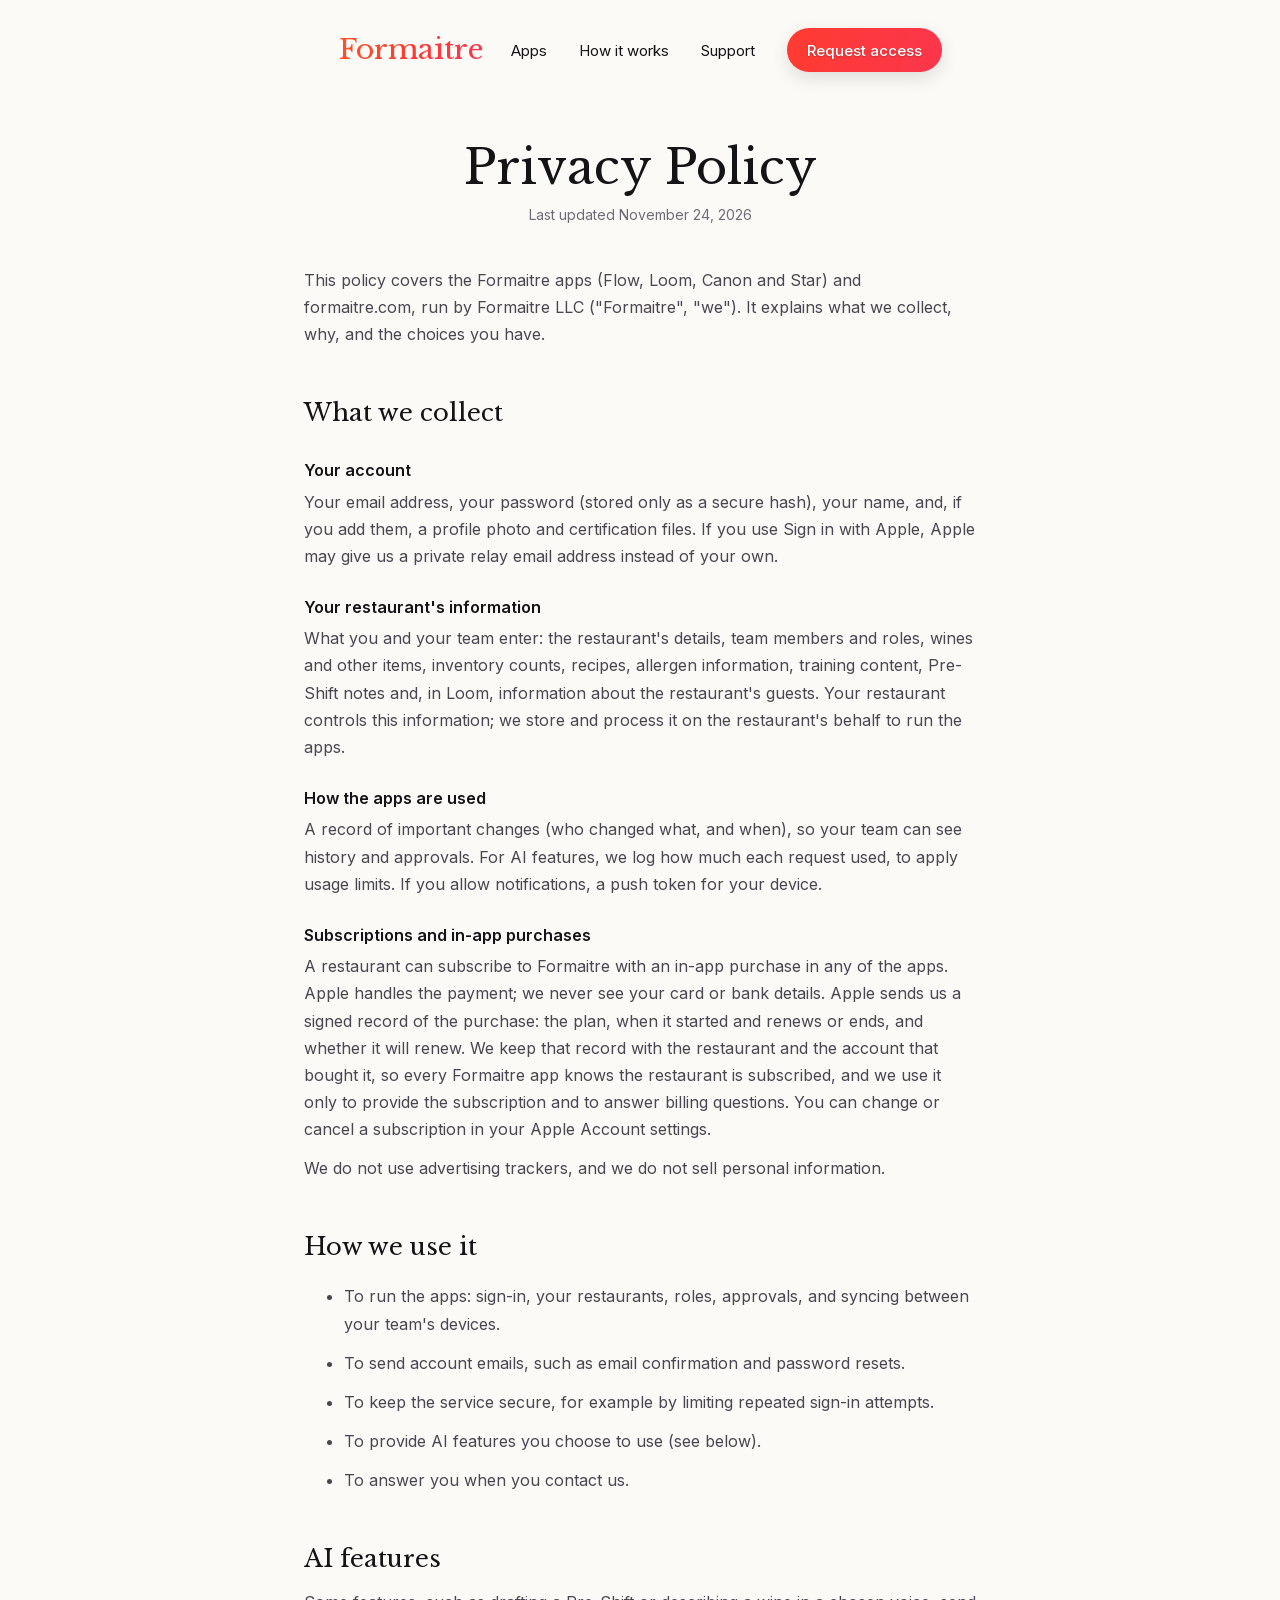
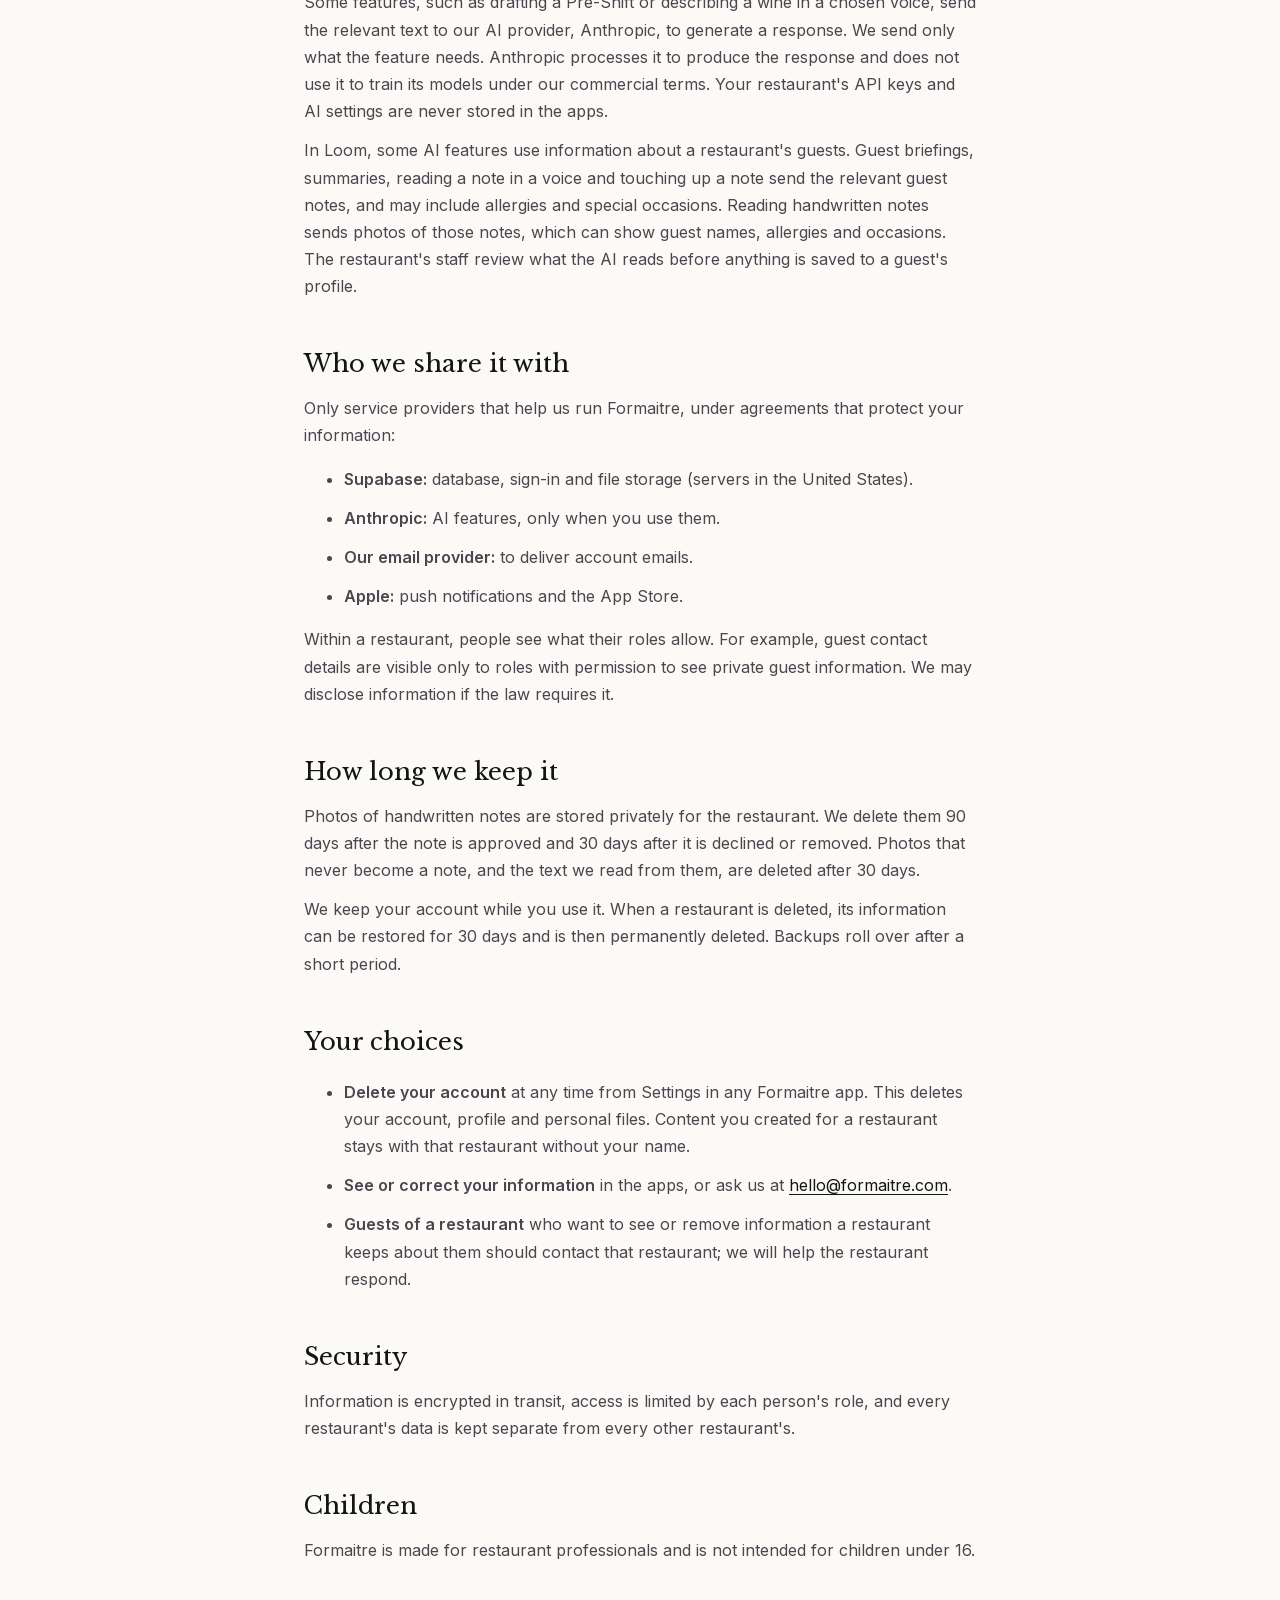
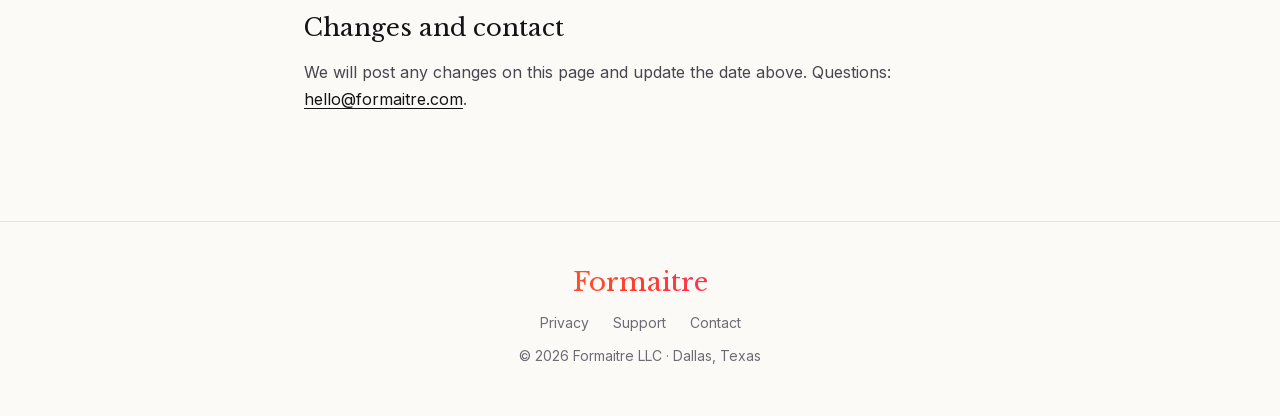
==== commit 05629ef6: "Privacy policy: subscriptions and in-app purchases Co-Authored-By: Claude Opus 5.5 <noreply@anthropi" ====
--- a/privacy/index.html
+++ b/privacy/index.html
@@ -23,7 +23,7 @@
 
 <main class="page">
 <h1>Privacy Policy</h1>
-  <p class="updated">Last updated November 3, 2026</p>
+  <p class="updated">Last updated November 24, 2026</p>
 
   <p>This policy covers the Formaitre apps (Flow, Loom, Canon and Star) and formaitre.com, run by Formaitre LLC ("Formaitre", "we"). It explains what we collect, why, and the choices you have.</p>
 
@@ -34,6 +34,8 @@
   <p>What you and your team enter: the restaurant's details, team members and roles, wines and other items, inventory counts, recipes, allergen information, training content, Pre-Shift notes and, in Loom, information about the restaurant's guests. Your restaurant controls this information; we store and process it on the restaurant's behalf to run the apps.</p>
   <h3>How the apps are used</h3>
   <p>A record of important changes (who changed what, and when), so your team can see history and approvals. For AI features, we log how much each request used, to apply usage limits. If you allow notifications, a push token for your device.</p>
+  <h3>Subscriptions and in-app purchases</h3>
+  <p>A restaurant can subscribe to Formaitre with an in-app purchase in any of the apps. Apple handles the payment; we never see your card or bank details. Apple sends us a signed record of the purchase: the plan, when it started and renews or ends, and whether it will renew. We keep that record with the restaurant and the account that bought it, so every Formaitre app knows the restaurant is subscribed, and we use it only to provide the subscription and to answer billing questions. You can change or cancel a subscription in your Apple Account settings.</p>
   <p>We do not use advertising trackers, and we do not sell personal information.</p>
 
   <h2>How we use it</h2>
